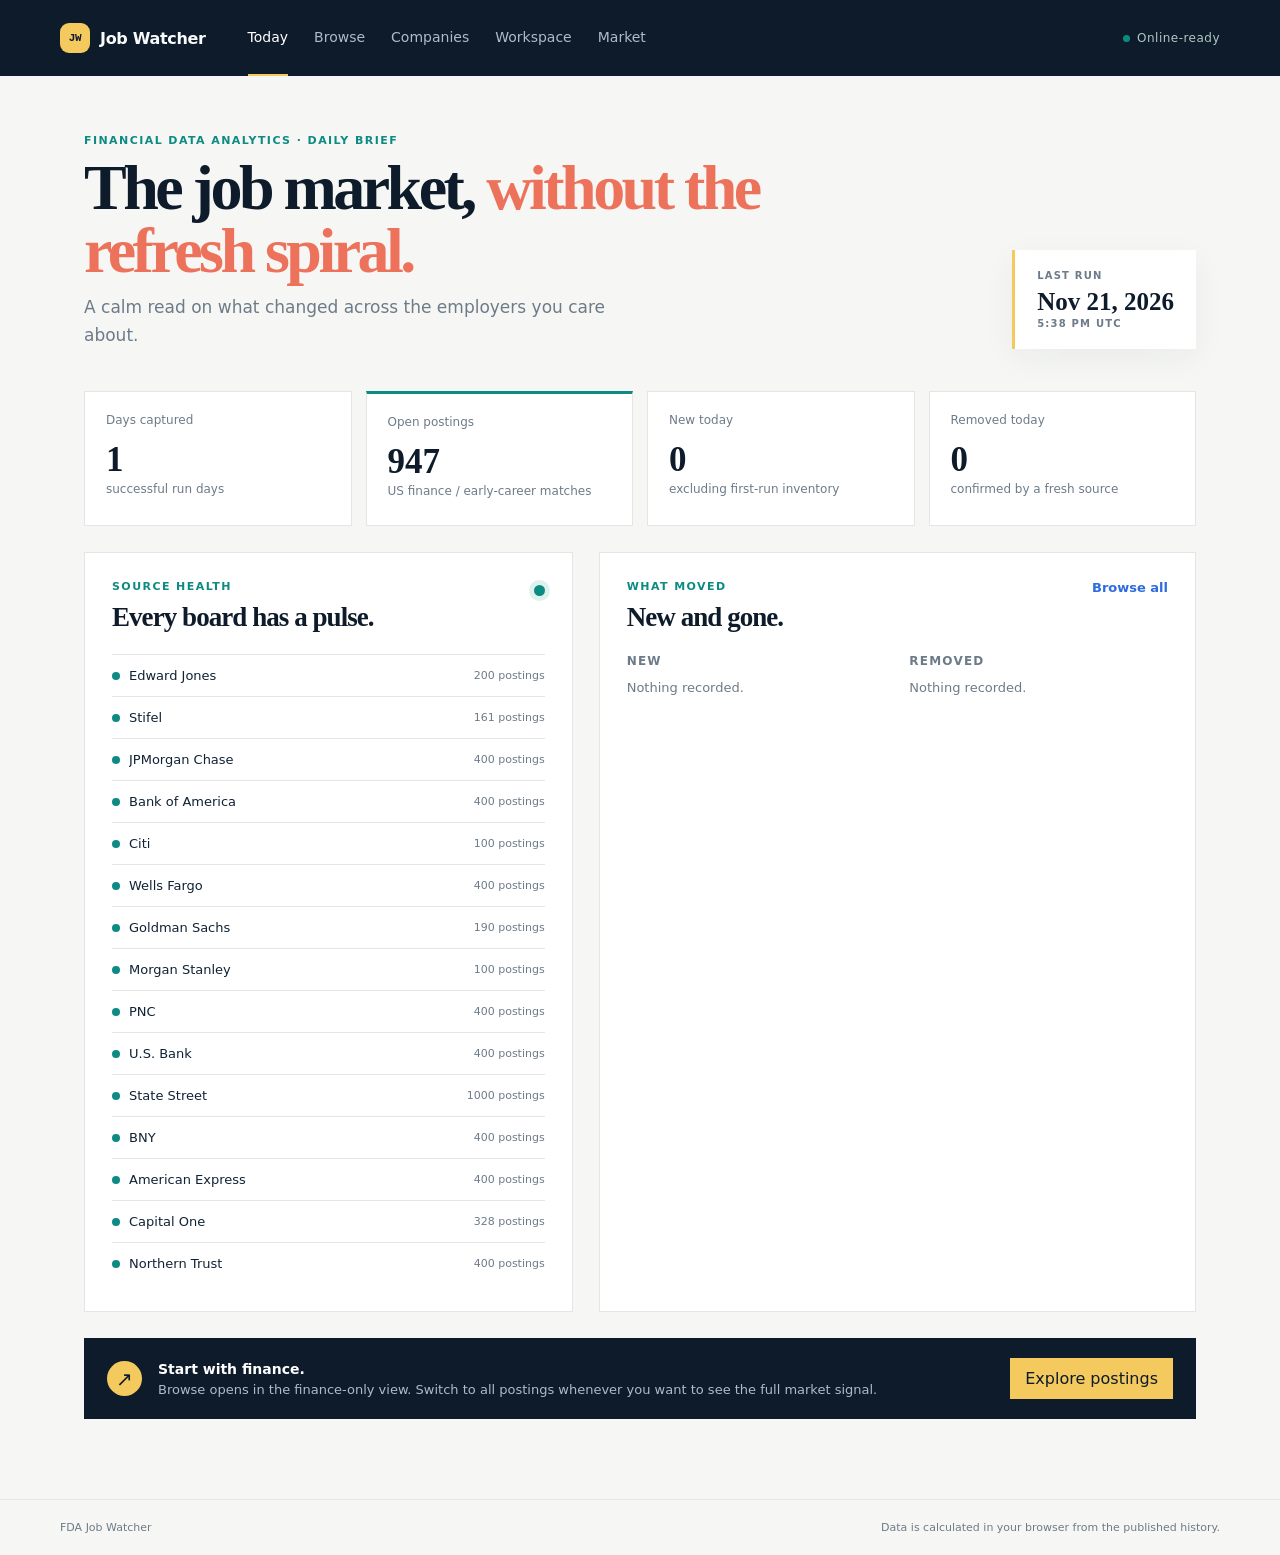
==== site/index.html @ 8d6c3cd9 "add workspace and job decision tools" ====
<!doctype html>
<html lang="en">
<head>
  <meta charset="utf-8">
  <meta name="viewport" content="width=device-width, initial-scale=1">
  <meta name="theme-color" content="#0e1b2a">
  <link rel="manifest" href="./manifest.webmanifest">
  <link rel="stylesheet" href="./styles.css">
  <title>Job Watcher · Today</title>
</head>
<body data-page="today">
  <header class="topbar">
    <a class="brand" href="./index.html"><span class="brand-mark">JW</span><span>Job Watcher</span></a>
    <nav aria-label="Primary navigation">
      <a class="active" href="./index.html">Today</a>
      <a href="./browse.html">Browse</a>
      <a href="./companies.html">Companies</a>
      <a href="./workspace.html">Workspace</a>
      <a href="./market.html">Market</a>
    </nav>
    <span class="offline-pill" id="network-status">Online-ready</span>
  </header>
  <main class="page-shell">
    <section class="hero compact-hero">
      <div>
        <p class="eyebrow">Financial data analytics · daily brief</p>
        <h1>The job market, <em>without the refresh spiral.</em></h1>
        <p class="lede">A calm read on what changed across the employers you care about.</p>
      </div>
      <div class="run-stamp"><span>LAST RUN</span><strong id="run-date">—</strong><small id="run-time">—</small></div>
    </section>

    <section class="metric-grid" aria-label="Latest run metrics">
      <article class="metric-card"><span>Days captured</span><strong id="stat-days">—</strong><small>successful run days</small></article>
      <article class="metric-card accent-card"><span>Open postings</span><strong id="stat-open">—</strong><small>US finance / early-career matches</small></article>
      <article class="metric-card"><span>New today</span><strong id="stat-new">—</strong><small>excluding first-run inventory</small></article>
      <article class="metric-card"><span>Removed today</span><strong id="stat-removed">—</strong><small>confirmed by a fresh source</small></article>
    </section>

    <section class="two-column">
      <article class="panel">
        <div class="panel-heading"><div><p class="eyebrow">Source health</p><h2>Every board has a pulse.</h2></div><span class="live-dot"></span></div>
        <div id="source-status" class="source-list"></div>
      </article>
      <article class="panel change-panel">
        <div class="panel-heading"><div><p class="eyebrow">What moved</p><h2>New and gone.</h2></div><a class="text-link" href="./browse.html">Browse all</a></div>
        <div class="change-columns"><div><h3>New</h3><div id="new-list" class="change-list"></div></div><div><h3>Removed</h3><div id="removed-list" class="change-list"></div></div></div>
      </article>
    </section>

    <section class="callout"><div class="callout-icon">↗</div><div><strong>Start with finance.</strong><p>Browse opens in the finance-only view. Switch to all postings whenever you want to see the full market signal.</p></div><a class="button" href="./browse.html">Explore postings</a></section>
  </main>
  <footer class="footer"><span>FDA Job Watcher</span><span>Data is calculated in your browser from the published history.</span></footer>
  <script src="./app.js"></script>
</body>
</html>
---- site/styles.css ----
:root {
  --ink: #102235;
  --muted: #6d7b89;
  --paper: #f6f7f4;
  --card: #ffffff;
  --line: #e2e7e6;
  --navy: #0e1b2a;
  --blue: #2d6cdf;
  --teal: #0d8b83;
  --coral: #ed725c;
  --yellow: #f4c95d;
  font-family: Inter, ui-sans-serif, system-ui, -apple-system, BlinkMacSystemFont, "Segoe UI", sans-serif;
  color: var(--ink);
  background: var(--paper);
}

* { box-sizing: border-box; }
body { margin: 0; min-width: 320px; background: var(--paper); }
a { color: inherit; }
.topbar { height: 76px; padding: 0 max(24px, calc((100vw - 1160px) / 2)); display: flex; align-items: center; gap: 42px; color: #f8fafb; background: var(--navy); }
.brand { display: inline-flex; align-items: center; gap: 10px; font-weight: 750; letter-spacing: -.02em; text-decoration: none; }
.brand-mark { display: grid; place-items: center; width: 30px; height: 30px; border-radius: 9px; color: var(--navy); background: var(--yellow); font: 800 11px/1 ui-monospace, SFMono-Regular, Menlo, monospace; }
nav { display: flex; align-self: stretch; gap: 26px; }
nav a { display: grid; place-items: center; color: #aebbc8; font-size: 14px; text-decoration: none; border-bottom: 2px solid transparent; }
nav a:hover, nav a.active { color: white; border-bottom-color: var(--yellow); }
.offline-pill { margin-left: auto; color: #afc8c5; font-size: 12px; letter-spacing: .04em; }
.offline-pill::before { content: ""; display: inline-block; width: 7px; height: 7px; margin-right: 7px; border-radius: 50%; background: var(--teal); }
.page-shell { max-width: 1160px; margin: 0 auto; padding: 58px 24px 80px; }
.hero { display: flex; justify-content: space-between; align-items: end; gap: 28px; margin-bottom: 42px; }
.compact-hero { min-height: 180px; }
.eyebrow { margin: 0 0 10px; color: var(--teal); font-size: 11px; font-weight: 800; letter-spacing: .13em; text-transform: uppercase; }
h1, h2, h3, p { margin-top: 0; }
h1 { max-width: 700px; margin-bottom: 12px; color: var(--navy); font: 800 clamp(38px, 5vw, 66px)/.98 Georgia, "Times New Roman", serif; letter-spacing: -.055em; }
h1 em { color: var(--coral); font-style: normal; }
.lede { max-width: 560px; margin-bottom: 0; color: var(--muted); font-size: 17px; line-height: 1.6; }
.run-stamp, .hero-number { padding: 20px 22px; min-width: 146px; border-left: 3px solid var(--yellow); background: var(--card); box-shadow: 0 9px 30px rgba(16,34,53,.05); }
.run-stamp span, .run-stamp small { display: block; color: var(--muted); font-size: 10px; font-weight: 800; letter-spacing: .12em; }
.run-stamp strong { display: block; margin: 8px 0 4px; color: var(--navy); font: 700 25px/1 Georgia, serif; }
.hero-number strong { display: block; color: var(--navy); font: 700 38px/1 Georgia, serif; }
.hero-number span { display: block; margin-top: 7px; color: var(--muted); font-size: 12px; }
.metric-grid { display: grid; grid-template-columns: repeat(4, 1fr); gap: 14px; margin-bottom: 26px; }
.metric-card { min-height: 135px; padding: 21px; border: 1px solid var(--line); background: var(--card); }
.metric-card span, .metric-card small { display: block; color: var(--muted); font-size: 12px; }
.metric-card strong { display: block; margin: 15px 0 5px; color: var(--navy); font: 700 35px/1 Georgia, serif; }
.metric-card.accent-card { border-top: 3px solid var(--teal); }
.two-column { display: grid; grid-template-columns: .9fr 1.1fr; gap: 26px; }
.panel, .insight-card { border: 1px solid var(--line); background: var(--card); }
.panel { padding: 27px; }
.panel-heading { display: flex; align-items: start; justify-content: space-between; gap: 18px; margin-bottom: 23px; }
h2 { margin-bottom: 0; color: var(--navy); font: 700 27px/1.05 Georgia, serif; letter-spacing: -.035em; }
h3 { margin-bottom: 12px; color: var(--muted); font-size: 12px; font-weight: 800; letter-spacing: .1em; text-transform: uppercase; }
.live-dot { width: 11px; height: 11px; margin-top: 5px; border-radius: 50%; background: var(--teal); box-shadow: 0 0 0 5px #dff1ed; }
.source-row { display: flex; align-items: center; justify-content: space-between; gap: 10px; padding: 13px 0; border-top: 1px solid var(--line); font-size: 13px; }
.source-name { display: flex; align-items: center; gap: 9px; min-width: 0; }
.source-name span:last-child { overflow: hidden; text-overflow: ellipsis; white-space: nowrap; }
.status-dot { width: 8px; height: 8px; flex: 0 0 auto; border-radius: 50%; background: var(--teal); }
.status-dot.bad { background: var(--coral); }
.source-meta { color: var(--muted); font-size: 11px; white-space: nowrap; }
.text-link { color: var(--blue); font-size: 13px; font-weight: 700; text-decoration: none; white-space: nowrap; }
.change-columns { display: grid; grid-template-columns: 1fr 1fr; gap: 24px; }
.change-list { display: grid; gap: 12px; }
.change-item { padding-left: 13px; border-left: 2px solid var(--teal); }
.change-item.removed { border-left-color: var(--coral); }
.change-item a { display: block; color: var(--navy); font-size: 13px; font-weight: 750; line-height: 1.25; text-decoration: none; }
.change-item span { display: block; margin-top: 4px; color: var(--muted); font-size: 11px; }
.empty { color: var(--muted); font-size: 13px; }
.callout { display: flex; align-items: center; gap: 16px; margin-top: 26px; padding: 20px 23px; color: #dfe8ef; background: var(--navy); }
.callout-icon { display: grid; place-items: center; width: 35px; height: 35px; border-radius: 50%; color: var(--navy); background: var(--yellow); font-size: 20px; }
.callout strong { color: white; font-size: 14px; }
.callout p { margin: 3px 0 0; color: #aebbc8; font-size: 13px; line-height: 1.4; }
.button { margin-left: auto; padding: 11px 15px; color: var(--navy); background: var(--yellow); font-size: 12px; font-weight: 800; text-decoration: none; white-space: nowrap; }
.filter-panel { display: grid; grid-template-columns: 1.2fr 1fr 1fr .9fr 1.35fr 1fr; align-items: end; gap: 14px; padding: 19px; border: 1px solid var(--line); background: var(--card); }
.filter-panel label:not(.toggle-label) { display: grid; gap: 7px; color: var(--muted); font-size: 11px; font-weight: 800; letter-spacing: .08em; text-transform: uppercase; }
select, input { width: 100%; min-height: 40px; padding: 0 10px; border: 1px solid #d6dedf; border-radius: 0; color: var(--ink); background: #fbfcfb; font: inherit; font-size: 13px; }
select { appearance: none; background-image: linear-gradient(45deg, transparent 50%, var(--muted) 50%), linear-gradient(135deg, var(--muted) 50%, transparent 50%); background-position: calc(100% - 14px) 17px, calc(100% - 10px) 17px; background-repeat: no-repeat; background-size: 4px 4px, 4px 4px; }
.toggle-label { display: flex; align-items: center; gap: 9px; min-height: 40px; color: var(--navy); font-size: 13px; font-weight: 750; cursor: pointer; }
.toggle-label input { position: absolute; opacity: 0; width: 1px; }
.toggle { position: relative; width: 38px; height: 22px; border-radius: 99px; background: #c5d0d2; transition: .2s; }
.toggle::after { content: ""; position: absolute; top: 3px; left: 3px; width: 16px; height: 16px; border-radius: 50%; background: white; transition: .2s; }
.toggle-label input:checked + .toggle { background: var(--teal); }
.toggle-label input:checked + .toggle::after { transform: translateX(16px); }
.browse-toolbar { display: flex; justify-content: space-between; gap: 14px; padding: 24px 2px 15px; color: var(--muted); font-size: 13px; }
.shortlist-note { color: #9b6f17; }
.posting-list { display: grid; gap: 12px; }
.posting-card { display: grid; grid-template-columns: 1fr auto; gap: 18px; padding: 20px 21px; border: 1px solid var(--line); background: var(--card); }
.posting-title { margin-bottom: 7px; color: var(--navy); font: 700 21px/1.1 Georgia, serif; letter-spacing: -.025em; }
.posting-title a { text-decoration: none; }
.posting-detail { color: var(--muted); font-size: 12px; line-height: 1.6; }
.posting-tags { display: flex; flex-wrap: wrap; gap: 7px; margin-top: 13px; }
.tag { padding: 5px 8px; color: var(--teal); background: #eaf5f2; font-size: 10px; font-weight: 800; letter-spacing: .05em; text-transform: uppercase; }
.tag.muted { color: var(--muted); background: #f1f3f2; }
.posting-actions { display: flex; align-items: center; gap: 12px; }
.star { padding: 9px; border: 0; color: #a0aaad; background: transparent; font-size: 24px; line-height: 1; cursor: pointer; }
.star.saved { color: var(--yellow); }
.apply-button { padding: 11px 13px; color: white; background: var(--blue); font-size: 12px; font-weight: 800; text-decoration: none; white-space: nowrap; }
.market-grid { display: grid; grid-template-columns: repeat(2, 1fr); gap: 18px; }
.insight-card { min-height: 230px; padding: 25px; }
.insight-card.wide { display: grid; grid-template-columns: 1fr 1.05fr; align-items: center; min-height: 250px; }
.insight-card h2 { margin-bottom: 12px; }
.insight-card p:not(.eyebrow) { color: var(--muted); font-size: 13px; line-height: 1.55; }
.chart { display: flex; align-items: end; justify-content: center; gap: 8px; min-height: 116px; padding: 10px 0 1px; }
.chart.tall { display: grid; align-content: center; gap: 10px; min-height: 155px; }
.bar-wrap { display: flex; align-items: end; justify-content: center; gap: 5px; height: 100%; min-width: 22px; }
.bar { width: 100%; max-width: 25px; min-height: 3px; background: var(--blue); }
.bar.teal { background: var(--teal); }
.bar.coral { background: var(--coral); }
.bar-label { color: var(--muted); font-size: 9px; white-space: nowrap; }
.hbar-row { display: grid; grid-template-columns: minmax(75px, 1fr) 2fr auto; align-items: center; gap: 8px; color: var(--muted); font-size: 11px; }
.hbar-track { height: 9px; background: #edf0ef; }
.hbar-fill { height: 100%; background: var(--teal); }
.hbar-value { color: var(--navy); font-weight: 800; }
.big-stat { margin-top: 27px; color: var(--teal); font: 700 61px/.9 Georgia, serif; letter-spacing: -.05em; }
.big-stat.coral { color: var(--coral); }
.footer { display: flex; justify-content: space-between; gap: 20px; padding: 21px max(24px, calc((100vw - 1160px) / 2)); border-top: 1px solid var(--line); color: var(--muted); font-size: 11px; }

@media (max-width: 900px) {
  .topbar { gap: 24px; }
  .metric-grid { grid-template-columns: repeat(2, 1fr); }
  .two-column, .market-grid { grid-template-columns: 1fr; }
  .filter-panel { grid-template-columns: repeat(3, 1fr); }
}
@media (max-width: 620px) {
  .topbar { height: auto; min-height: 68px; flex-wrap: wrap; padding-top: 12px; padding-bottom: 12px; }
  nav { order: 3; width: 100%; height: 38px; justify-content: space-between; }
  .offline-pill { display: none; }
  .page-shell { padding-top: 36px; }
  .hero { display: block; }
  .run-stamp, .hero-number { display: inline-block; margin-top: 24px; }
  .metric-grid, .change-columns, .filter-panel { grid-template-columns: 1fr; }
  .filter-panel { gap: 12px; }
  .insight-card.wide { display: block; }
  .chart { margin-top: 24px; }
  .posting-card { grid-template-columns: 1fr; }
  .posting-actions { justify-content: space-between; }
  .callout { align-items: start; flex-wrap: wrap; }
  .button { margin-left: 51px; }
  .footer { display: block; line-height: 1.8; }
}

.posting-main { min-width: 0; }
.posting-topline { display: flex; align-items: center; flex-wrap: wrap; gap: 8px; margin-bottom: 10px; }
.match-score { padding: 4px 7px; color: #126258; background: #e2f3ed; font-size: 10px; font-weight: 850; letter-spacing: .04em; text-transform: uppercase; }
.freshness { padding: 4px 7px; font-size: 10px; font-weight: 850; letter-spacing: .04em; text-transform: uppercase; }
.freshness.fresh { color: #146a5d; background: #d8f3e8; }
.freshness.recent { color: #85600d; background: #fff2c9; }
.freshness.older { color: var(--muted); background: #eef1f0; }
.posted-label { color: var(--muted); font-size: 11px; }
.posting-meta { display: flex; align-items: center; flex-wrap: wrap; gap: 15px; margin-top: 14px; color: var(--muted); font-size: 11px; }
.posting-salary { color: var(--navy); font-size: 13px; font-weight: 850; }
.posting-salary.salary-missing { color: var(--muted); font-weight: 600; }
.tracker-box { display: grid; grid-template-columns: 175px 1fr; gap: 10px; margin-top: 16px; padding-top: 13px; border-top: 1px solid #e6ebea; }
.tracker-box label { display: grid; gap: 5px; color: var(--muted); font-size: 10px; font-weight: 800; letter-spacing: .07em; text-transform: uppercase; }
.tracker-box select, .tracker-box textarea { min-height: 32px; padding: 6px 8px; border: 1px solid #d8e0df; color: var(--ink); background: #fff; font-size: 12px; letter-spacing: normal; text-transform: none; resize: vertical; }
.tracker-box textarea { min-height: 32px; }
.company-detail { margin-bottom: 18px; }
.company-detail-heading { display: flex; align-items: center; gap: 16px; }
.company-detail-heading h2 { margin: 4px 0 6px; }
.company-detail-heading p:not(.eyebrow) { max-width: 660px; margin: 0; color: var(--muted); font-size: 13px; line-height: 1.5; }
.company-metrics { display: flex; flex-wrap: wrap; gap: 22px; margin-top: 22px; padding-top: 17px; border-top: 1px solid var(--line); color: var(--muted); font-size: 12px; }
.company-metrics strong { display: block; margin-bottom: 3px; color: var(--navy); font: 700 24px/1 Georgia, serif; }
.company-source { margin: 18px 0 0; color: var(--muted); font-size: 12px; }
.company-source a { color: var(--teal); font-weight: 800; text-decoration: none; }
.company-grid { display: grid; grid-template-columns: repeat(3, 1fr); gap: 14px; }
.company-summary { max-width: 210px; color: var(--muted); font-size: 12px; line-height: 1.45; }
.company-card { display: block; padding: 19px; border: 1px solid var(--line); color: var(--ink); background: var(--card); text-decoration: none; transition: border-color .15s, transform .15s; }
.company-card:hover, .company-card.selected { border-color: var(--teal); transform: translateY(-2px); }
.company-heading { display: flex; align-items: center; gap: 10px; }
.company-heading strong { display: block; color: var(--navy); font: 700 18px/1.1 Georgia, serif; }
.company-heading small { display: block; margin-top: 4px; color: var(--muted); font-size: 10px; text-transform: uppercase; letter-spacing: .08em; }
.company-card p { min-height: 43px; margin: 16px 0; color: var(--muted); font-size: 12px; line-height: 1.45; }
.company-monogram { display: grid; place-items: center; flex: 0 0 43px; width: 43px; height: 43px; color: white; background: var(--navy); font-size: 12px; font-weight: 850; letter-spacing: .06em; }
.company-detail .company-monogram { flex-basis: 54px; width: 54px; height: 54px; font-size: 14px; }
.company-roles { display: flex; justify-content: space-between; gap: 8px; padding-top: 12px; border-top: 1px solid #e5ebea; color: var(--teal); font-size: 11px; font-weight: 800; }

@media (max-width: 900px) {
  .company-grid { grid-template-columns: repeat(2, 1fr); }
  .tracker-box { grid-template-columns: 1fr 1fr; }
}
@media (max-width: 620px) {
  .company-grid, .tracker-box { grid-template-columns: 1fr; }
  .company-detail-heading { align-items: flex-start; }
  .company-metrics { gap: 15px; }
}

body { font-size: 16px; }
a:focus-visible, button:focus-visible, input:focus-visible, select:focus-visible, textarea:focus-visible { outline: 3px solid var(--yellow); outline-offset: 2px; }
button, .button, .secondary-button { border: 0; cursor: pointer; font: inherit; }
.button-dark { margin: 0; color: white; background: var(--navy); }
.secondary-button { display: inline-flex; align-items: center; justify-content: center; min-height: 38px; padding: 8px 12px; border: 1px solid #cbd8d7; color: var(--navy); background: white; font-size: 12px; font-weight: 800; text-decoration: none; }
.filter-save { margin: 0; min-height: 40px; }
.compare-bar { display: flex; align-items: center; justify-content: space-between; gap: 14px; margin-top: 14px; padding: 12px 15px; border: 1px solid #d6e5e2; color: var(--muted); background: #eef8f5; font-size: 13px; }
.compare-bar strong { color: var(--teal); font-size: 18px; }
.compare-check { display: inline-flex; align-items: center; gap: 5px; color: var(--muted); font-size: 11px; font-weight: 800; white-space: nowrap; }
.compare-check input { width: auto; min-height: auto; accent-color: var(--teal); }
.profile-score { padding: 4px 7px; color: #355e99; background: #e7effb; font-size: 10px; font-weight: 850; letter-spacing: .04em; text-transform: uppercase; }
.salary-normalized { color: var(--teal); font-size: 11px; font-weight: 800; }
.form-feedback { color: var(--teal); font-size: 12px; }
.job-page { max-width: 1050px; margin: 0 auto; }
.detail-kicker { display: flex; align-items: center; justify-content: space-between; gap: 14px; margin-bottom: 29px; color: var(--muted); font-size: 12px; }
.detail-kicker a { color: var(--teal); font-weight: 800; text-decoration: none; }
.verified-label, .stale-label { padding: 6px 9px; font-size: 11px; font-weight: 850; }
.verified-label { color: #146a5d; background: #d8f3e8; }
.stale-label { color: #85600d; background: #fff2c9; }
.job-detail-heading { display: flex; align-items: end; justify-content: space-between; gap: 28px; margin-bottom: 34px; }
.job-detail-heading h1 { margin-bottom: 13px; font-size: clamp(34px, 5vw, 58px); }
.job-subtitle { margin-bottom: 0; color: var(--muted); font-size: 16px; }
.detail-score { min-width: 130px; padding: 17px; border-top: 3px solid var(--teal); background: white; text-align: center; }
.detail-score strong { display: block; color: var(--teal); font: 700 38px/1 Georgia, serif; }
.detail-score span, .detail-score small { display: block; margin-top: 5px; color: var(--muted); font-size: 11px; }
.detail-score small { color: #355e99; font-weight: 800; }
.job-detail-grid { display: grid; grid-template-columns: 1.55fr .8fr; gap: 26px; }
.detail-section { margin-bottom: 28px; padding: 24px; border: 1px solid var(--line); background: white; }
.detail-facts { display: grid; grid-template-columns: repeat(3, 1fr); gap: 14px; }
.detail-facts span { display: block; padding-right: 10px; border-right: 1px solid var(--line); }
.detail-facts span:last-child { border-right: 0; }
.detail-facts strong, .detail-facts small { display: block; }
.detail-facts strong { color: var(--navy); font: 700 20px/1.1 Georgia, serif; }
.detail-facts small { margin-top: 7px; color: var(--muted); font-size: 11px; line-height: 1.35; }
.description-copy { color: var(--ink); font-size: 16px; line-height: 1.7; white-space: pre-line; }
.signal-grid { display: grid; grid-template-columns: repeat(2, 1fr); gap: 9px; }
.signal-grid span { padding: 11px; color: var(--teal); background: #eef8f5; font-size: 12px; font-weight: 800; }
.tracker-panel { position: sticky; top: 18px; display: grid; gap: 13px; }
.tracker-panel h2 { margin-bottom: 0; }
.tracker-panel label { display: grid; gap: 6px; color: var(--muted); font-size: 11px; font-weight: 800; letter-spacing: .08em; text-transform: uppercase; }
.tracker-panel input, .tracker-panel select, .tracker-panel textarea { min-height: 40px; padding: 8px 10px; border: 1px solid #d6dedf; color: var(--ink); background: #fbfcfb; font-size: 14px; letter-spacing: normal; text-transform: none; resize: vertical; }
.detail-apply { margin-top: 4px; text-align: center; }
.workspace-summary { max-width: 240px; color: var(--muted); font-size: 13px; line-height: 1.45; }
.workspace-grid { display: grid; grid-template-columns: 1fr 1fr; gap: 18px; margin-bottom: 18px; }
.workspace-panel { min-width: 0; }
.muted-copy { color: var(--muted); font-size: 14px; line-height: 1.55; }
.deadline-list, .saved-search-list, .location-insights { display: grid; gap: 10px; }
.deadline-row, .saved-search-row, .location-row { display: flex; align-items: center; justify-content: space-between; gap: 15px; padding: 12px 0; border-top: 1px solid var(--line); }
.deadline-row div, .saved-search-row div, .location-row span:first-child { min-width: 0; }
.deadline-row a, .saved-search-row strong, .location-row strong { display: block; color: var(--navy); font-size: 13px; font-weight: 800; text-decoration: none; }
.deadline-row span, .saved-search-row span, .location-row small { display: block; margin-top: 4px; color: var(--muted); font-size: 11px; }
.deadline-row time { color: var(--coral); font-size: 12px; font-weight: 850; white-space: nowrap; }
.profile-panel { display: grid; gap: 12px; }
.profile-panel > label { display: grid; gap: 6px; color: var(--muted); font-size: 11px; font-weight: 800; letter-spacing: .08em; text-transform: uppercase; }
.profile-panel input, .profile-panel textarea { min-height: 40px; padding: 9px 10px; border: 1px solid #d6dedf; color: var(--ink); background: #fbfcfb; font-size: 14px; letter-spacing: normal; text-transform: none; resize: vertical; }
.toggle-stack { display: grid; gap: 8px; margin-top: 3px; }
.workspace-actions { display: flex; align-items: center; flex-wrap: wrap; gap: 9px; }
.workspace-actions .button { margin: 0; }
.file-button { display: inline-flex; align-items: center; justify-content: center; min-height: 38px; padding: 8px 12px; border: 1px solid #cbd8d7; color: var(--navy); background: white; font-size: 12px; font-weight: 800; cursor: pointer; }
.file-button input { display: none; }
.privacy-note { padding: 12px; color: #146a5d; background: #eef8f5; font-size: 12px; line-height: 1.45; }
.location-row b { min-width: 28px; color: var(--teal); font: 700 22px/1 Georgia, serif; text-align: right; }
.location-row > span:last-child { min-width: 150px; color: var(--muted); font-size: 11px; text-align: right; }
.location-map { position: relative; max-width: 560px; margin: 4px auto 25px; padding: 10px 0 0; }
.location-map svg { display: block; width: 100%; height: 360px; overflow: visible; }
.map-outline { fill: #eef5f3; stroke: #c7ddda; stroke-width: 1.2; stroke-linejoin: round; }
.map-point { fill: var(--coral); stroke: white; stroke-width: .8; opacity: .88; }
.map-point:hover { fill: var(--teal); opacity: 1; }
.map-legend { display: flex; justify-content: center; gap: 16px; color: var(--muted); font-size: 11px; }
.map-legend span { display: inline-flex; align-items: center; gap: 6px; }
.map-dot { display: inline-block; border-radius: 50%; background: var(--coral); }
.map-dot.small { width: 7px; height: 7px; }
.map-dot.large { width: 13px; height: 13px; }
.compare-scroll { overflow-x: auto; border: 1px solid var(--line); background: white; }
.compare-table { width: 100%; min-width: 700px; border-collapse: collapse; }
.compare-table th, .compare-table td { padding: 16px; border-bottom: 1px solid var(--line); text-align: left; vertical-align: top; }
.compare-table thead th { min-width: 190px; color: var(--navy); background: #f2f7f5; font: 700 17px/1.25 Georgia, serif; }
.compare-table thead th:first-child { min-width: 120px; color: var(--muted); font: 800 11px/1.2 Inter, sans-serif; letter-spacing: .08em; text-transform: uppercase; }
.compare-table tbody th { color: var(--muted); font-size: 11px; font-weight: 850; letter-spacing: .07em; text-transform: uppercase; }
.compare-table tbody td { color: var(--ink); font-size: 14px; }
.compare-table a { display: block; color: var(--navy); text-decoration: none; }
.remove-compare { margin-top: 12px; padding: 5px 7px; color: var(--coral); background: transparent; font-size: 11px; font-weight: 800; }

@media (max-width: 900px) {
  .job-detail-grid, .workspace-grid { grid-template-columns: 1fr; }
  .tracker-panel { position: static; }
}
@media (max-width: 620px) {
  .job-detail-heading { display: block; }
  .detail-score { display: inline-block; margin-top: 22px; }
  .detail-facts, .signal-grid { grid-template-columns: 1fr; }
  .detail-facts span { padding: 0 0 12px; border-right: 0; border-bottom: 1px solid var(--line); }
  .detail-facts span:last-child { border-bottom: 0; }
  .compare-bar, .detail-kicker { align-items: flex-start; flex-direction: column; }
  .location-row { align-items: flex-start; flex-wrap: wrap; }
  .location-row > span:last-child { min-width: 0; width: 100%; text-align: left; }
}
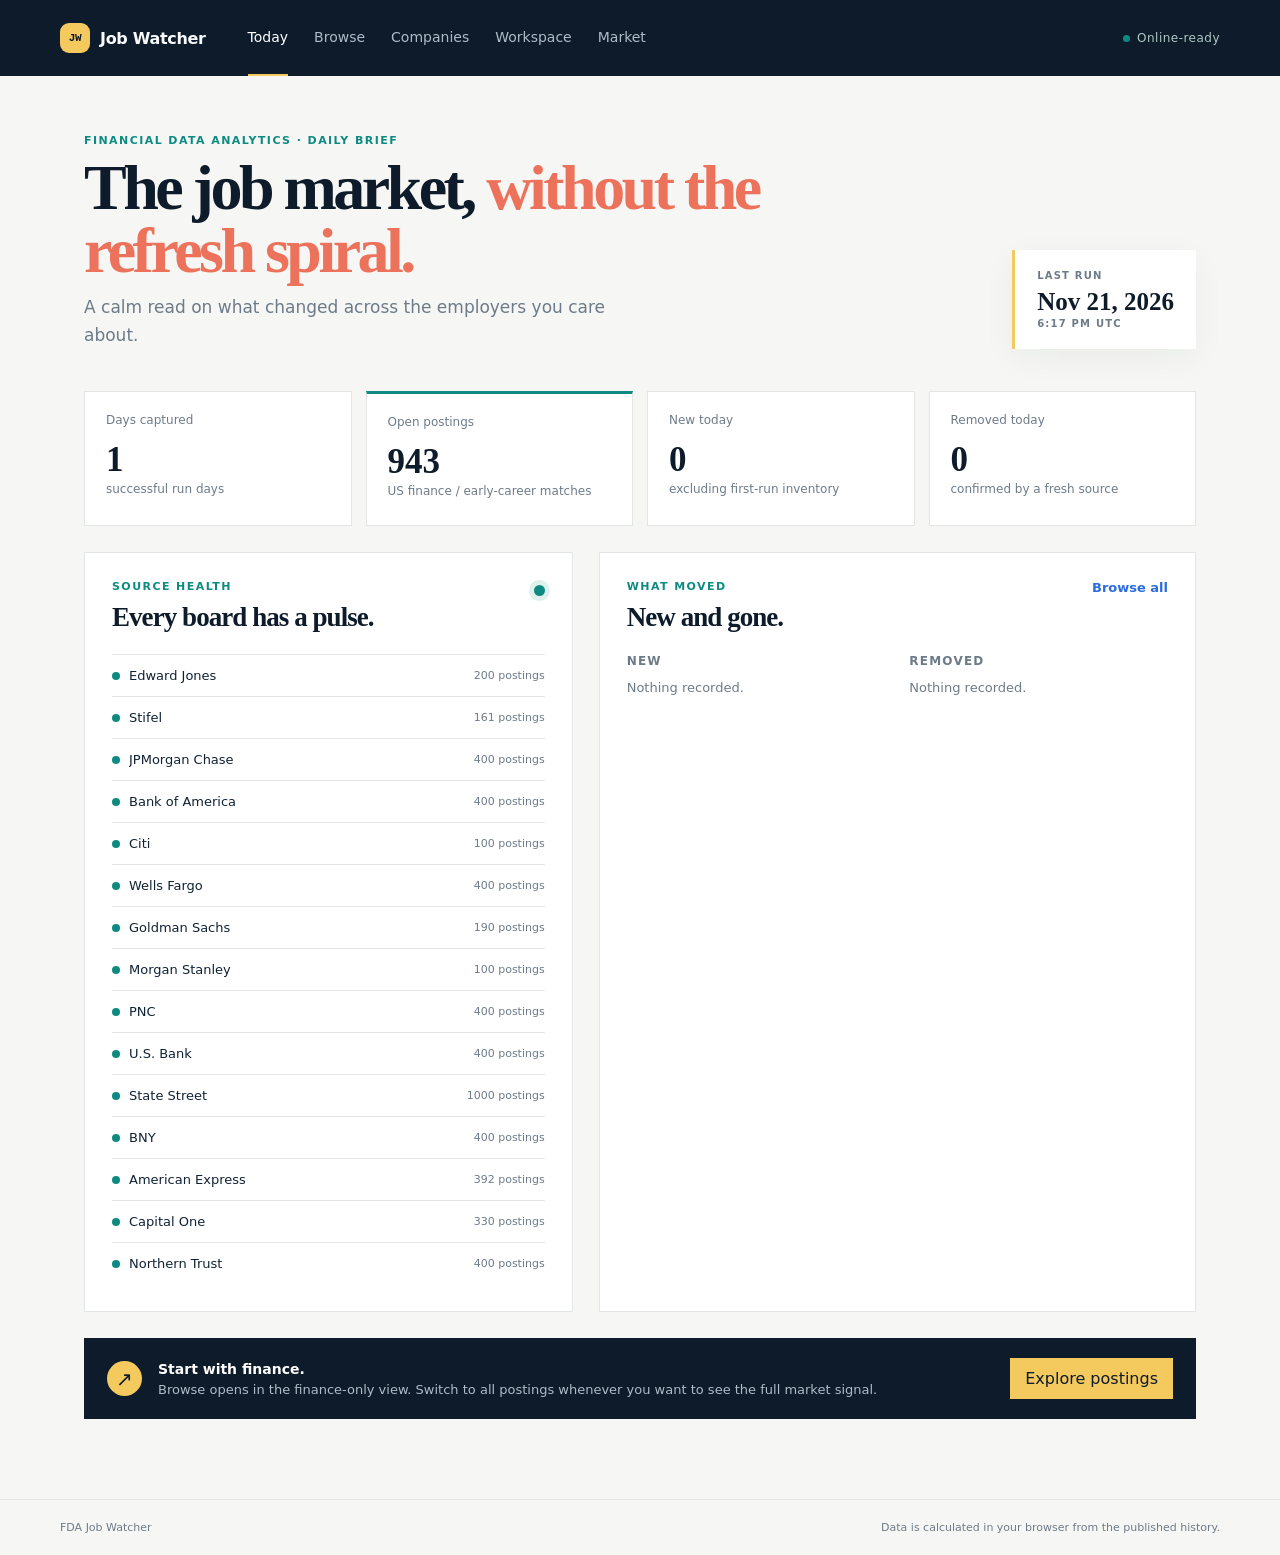
==== commit d5c0d2d5: "refresh site assets for salary bands" ====
--- a/site/index.html
+++ b/site/index.html
@@ -51,7 +51,7 @@
     <section class="callout"><div class="callout-icon">↗</div><div><strong>Start with finance.</strong><p>Browse opens in the finance-only view. Switch to all postings whenever you want to see the full market signal.</p></div><a class="button" href="./browse.html">Explore postings</a></section>
   </main>
   <footer class="footer"><span>FDA Job Watcher</span><span>Data is calculated in your browser from the published history.</span></footer>
-  <script src="./app.js"></script>
+  <script src="./app.js?v=8c76b40"></script>
 </body>
 </html>
 
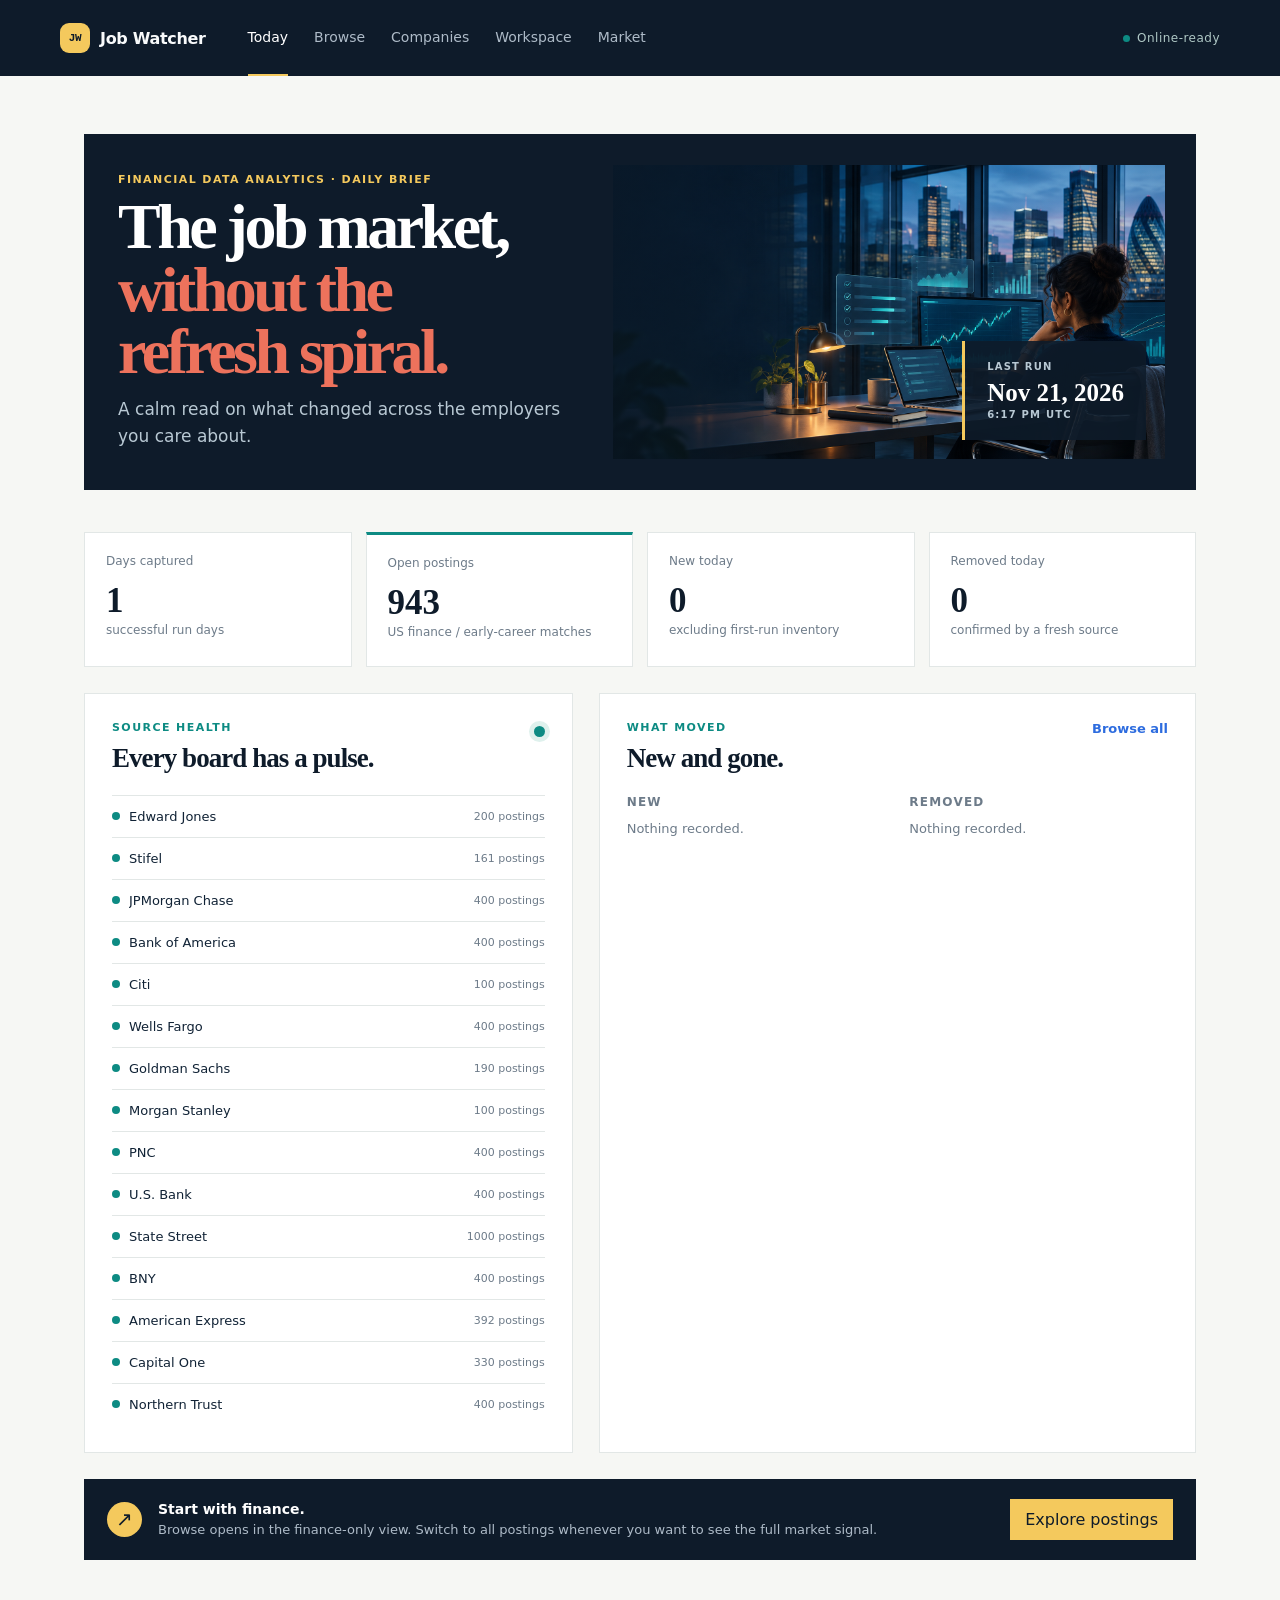
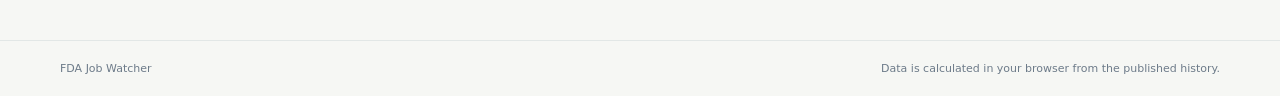
==== commit 6c711554: "add finance visuals to site" ====
--- a/site/index.html
+++ b/site/index.html
@@ -21,13 +21,16 @@
     <span class="offline-pill" id="network-status">Online-ready</span>
   </header>
   <main class="page-shell">
-    <section class="hero compact-hero">
-      <div>
+    <section class="hero compact-hero home-hero">
+      <div class="home-hero-copy">
         <p class="eyebrow">Financial data analytics · daily brief</p>
         <h1>The job market, <em>without the refresh spiral.</em></h1>
         <p class="lede">A calm read on what changed across the employers you care about.</p>
       </div>
-      <div class="run-stamp"><span>LAST RUN</span><strong id="run-date">—</strong><small id="run-time">—</small></div>
+      <div class="hero-art">
+        <img src="./assets/finance-career-hero.png" alt="Early-career financial analyst reviewing market and career data in a city office" width="1792" height="1024">
+        <div class="run-stamp"><span>LAST RUN</span><strong id="run-date">—</strong><small id="run-time">—</small></div>
+      </div>
     </section>
 
     <section class="metric-grid" aria-label="Latest run metrics">
--- a/site/styles.css
+++ b/site/styles.css
@@ -28,6 +28,17 @@
 .page-shell { max-width: 1160px; margin: 0 auto; padding: 58px 24px 80px; }
 .hero { display: flex; justify-content: space-between; align-items: end; gap: 28px; margin-bottom: 42px; }
 .compact-hero { min-height: 180px; }
+.home-hero { display: grid; grid-template-columns: .92fr 1.08fr; align-items: stretch; min-height: 350px; padding: 31px; overflow: hidden; color: white; background: var(--navy); }
+.home-hero-copy { align-self: center; max-width: 510px; padding: 8px 18px 8px 3px; }
+.home-hero .eyebrow { color: var(--yellow); }
+.home-hero h1 { color: white; }
+.home-hero .lede { color: #b8c8d3; }
+.hero-art { position: relative; min-height: 288px; overflow: hidden; background: #091725; }
+.hero-art::after { content: ""; position: absolute; inset: 0; pointer-events: none; background: linear-gradient(90deg, rgba(9,23,37,.72), transparent 35%, rgba(9,23,37,.08)); }
+.hero-art img { display: block; width: 100%; height: 100%; object-fit: cover; object-position: center; }
+.hero-art .run-stamp { position: absolute; right: 19px; bottom: 19px; z-index: 1; min-width: 145px; color: white; border-left-color: var(--yellow); background: rgba(14,27,42,.9); box-shadow: 0 12px 30px rgba(0,0,0,.2); }
+.hero-art .run-stamp span, .hero-art .run-stamp small { color: #b8c8d3; }
+.hero-art .run-stamp strong { color: white; }
 .eyebrow { margin: 0 0 10px; color: var(--teal); font-size: 11px; font-weight: 800; letter-spacing: .13em; text-transform: uppercase; }
 h1, h2, h3, p { margin-top: 0; }
 h1 { max-width: 700px; margin-bottom: 12px; color: var(--navy); font: 800 clamp(38px, 5vw, 66px)/.98 Georgia, "Times New Roman", serif; letter-spacing: -.055em; }
@@ -94,6 +105,13 @@
 .star.saved { color: var(--yellow); }
 .apply-button { padding: 11px 13px; color: white; background: var(--blue); font-size: 12px; font-weight: 800; text-decoration: none; white-space: nowrap; }
 .market-grid { display: grid; grid-template-columns: repeat(2, 1fr); gap: 18px; }
+.market-visual { position: relative; min-height: 280px; margin-bottom: 18px; overflow: hidden; background: var(--navy); }
+.market-visual img { display: block; width: 100%; height: 300px; object-fit: cover; object-position: center; opacity: .86; }
+.market-visual::after { content: ""; position: absolute; inset: 0; pointer-events: none; background: linear-gradient(90deg, rgba(14,27,42,.98) 0%, rgba(14,27,42,.78) 28%, rgba(14,27,42,.16) 66%, rgba(14,27,42,.06)); }
+.market-visual-copy { position: absolute; inset: 0 auto 0 0; z-index: 1; display: flex; flex-direction: column; justify-content: center; max-width: 470px; padding: 30px 34px; color: white; }
+.market-visual-copy .eyebrow { color: var(--yellow); }
+.market-visual-copy h2 { color: white; }
+.market-visual-copy p:not(.eyebrow) { margin: 12px 0 0; color: #c2d0d8; font-size: 14px; line-height: 1.55; }
 .insight-card { min-height: 230px; padding: 25px; }
 .insight-card.wide { display: grid; grid-template-columns: 1fr 1.05fr; align-items: center; min-height: 250px; }
 .insight-card h2 { margin-bottom: 12px; }
@@ -125,11 +143,17 @@
   .offline-pill { display: none; }
   .page-shell { padding-top: 36px; }
   .hero { display: block; }
+  .home-hero { display: block; padding: 24px; }
+  .home-hero-copy { padding: 0; }
+  .hero-art { min-height: 235px; margin-top: 20px; }
   .run-stamp, .hero-number { display: inline-block; margin-top: 24px; }
+  .hero-art .run-stamp { display: block; margin-top: 0; }
   .metric-grid, .change-columns, .filter-panel { grid-template-columns: 1fr; }
   .filter-panel { gap: 12px; }
   .insight-card.wide { display: block; }
   .chart { margin-top: 24px; }
+  .market-visual img { height: 315px; }
+  .market-visual-copy { max-width: 86%; padding: 24px; }
   .posting-card { grid-template-columns: 1fr; }
   .posting-actions { justify-content: space-between; }
   .callout { align-items: start; flex-wrap: wrap; }
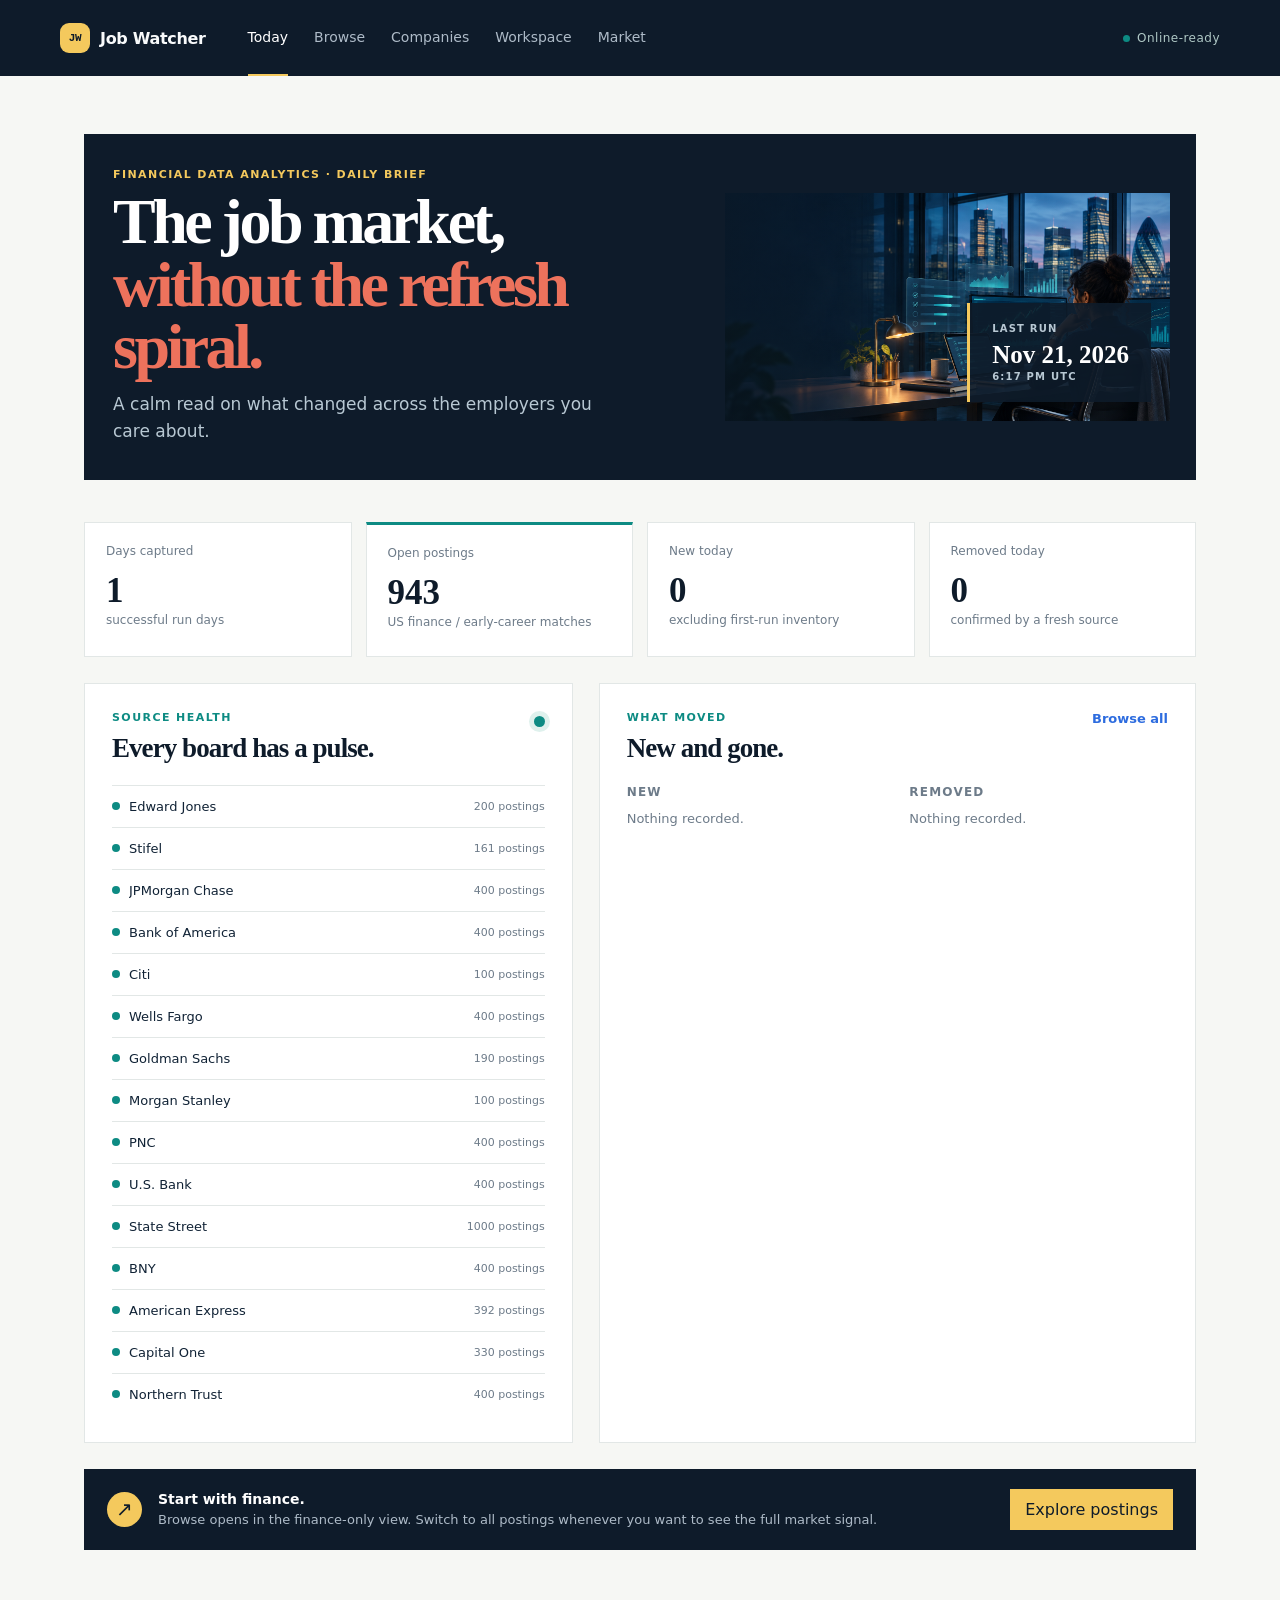
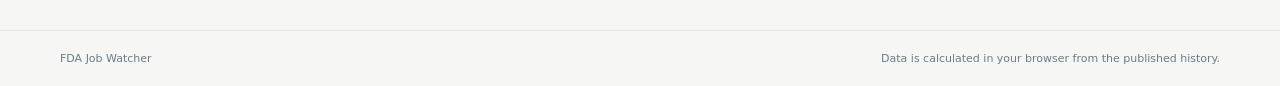
==== commit a90ecdd8: "reduce today page hero image" ====
--- a/site/index.html
+++ b/site/index.html
@@ -5,7 +5,7 @@
   <meta name="viewport" content="width=device-width, initial-scale=1">
   <meta name="theme-color" content="#0e1b2a">
   <link rel="manifest" href="./manifest.webmanifest">
-  <link rel="stylesheet" href="./styles.css">
+  <link rel="stylesheet" href="./styles.css?v=hero-small">
   <title>Job Watcher · Today</title>
 </head>
 <body data-page="today">
--- a/site/styles.css
+++ b/site/styles.css
@@ -28,12 +28,12 @@
 .page-shell { max-width: 1160px; margin: 0 auto; padding: 58px 24px 80px; }
 .hero { display: flex; justify-content: space-between; align-items: end; gap: 28px; margin-bottom: 42px; }
 .compact-hero { min-height: 180px; }
-.home-hero { display: grid; grid-template-columns: .92fr 1.08fr; align-items: stretch; min-height: 350px; padding: 31px; overflow: hidden; color: white; background: var(--navy); }
+.home-hero { display: grid; grid-template-columns: 1.08fr .82fr; align-items: stretch; min-height: 285px; padding: 26px; overflow: hidden; color: white; background: var(--navy); }
 .home-hero-copy { align-self: center; max-width: 510px; padding: 8px 18px 8px 3px; }
 .home-hero .eyebrow { color: var(--yellow); }
 .home-hero h1 { color: white; }
 .home-hero .lede { color: #b8c8d3; }
-.hero-art { position: relative; min-height: 288px; overflow: hidden; background: #091725; }
+.hero-art { position: relative; align-self: center; justify-self: end; width: 100%; max-width: 470px; min-height: 215px; max-height: 230px; overflow: hidden; background: #091725; }
 .hero-art::after { content: ""; position: absolute; inset: 0; pointer-events: none; background: linear-gradient(90deg, rgba(9,23,37,.72), transparent 35%, rgba(9,23,37,.08)); }
 .hero-art img { display: block; width: 100%; height: 100%; object-fit: cover; object-position: center; }
 .hero-art .run-stamp { position: absolute; right: 19px; bottom: 19px; z-index: 1; min-width: 145px; color: white; border-left-color: var(--yellow); background: rgba(14,27,42,.9); box-shadow: 0 12px 30px rgba(0,0,0,.2); }
@@ -145,7 +145,7 @@
   .hero { display: block; }
   .home-hero { display: block; padding: 24px; }
   .home-hero-copy { padding: 0; }
-  .hero-art { min-height: 235px; margin-top: 20px; }
+  .hero-art { min-height: 180px; max-height: 190px; margin-top: 20px; }
   .run-stamp, .hero-number { display: inline-block; margin-top: 24px; }
   .hero-art .run-stamp { display: block; margin-top: 0; }
   .metric-grid, .change-columns, .filter-panel { grid-template-columns: 1fr; }
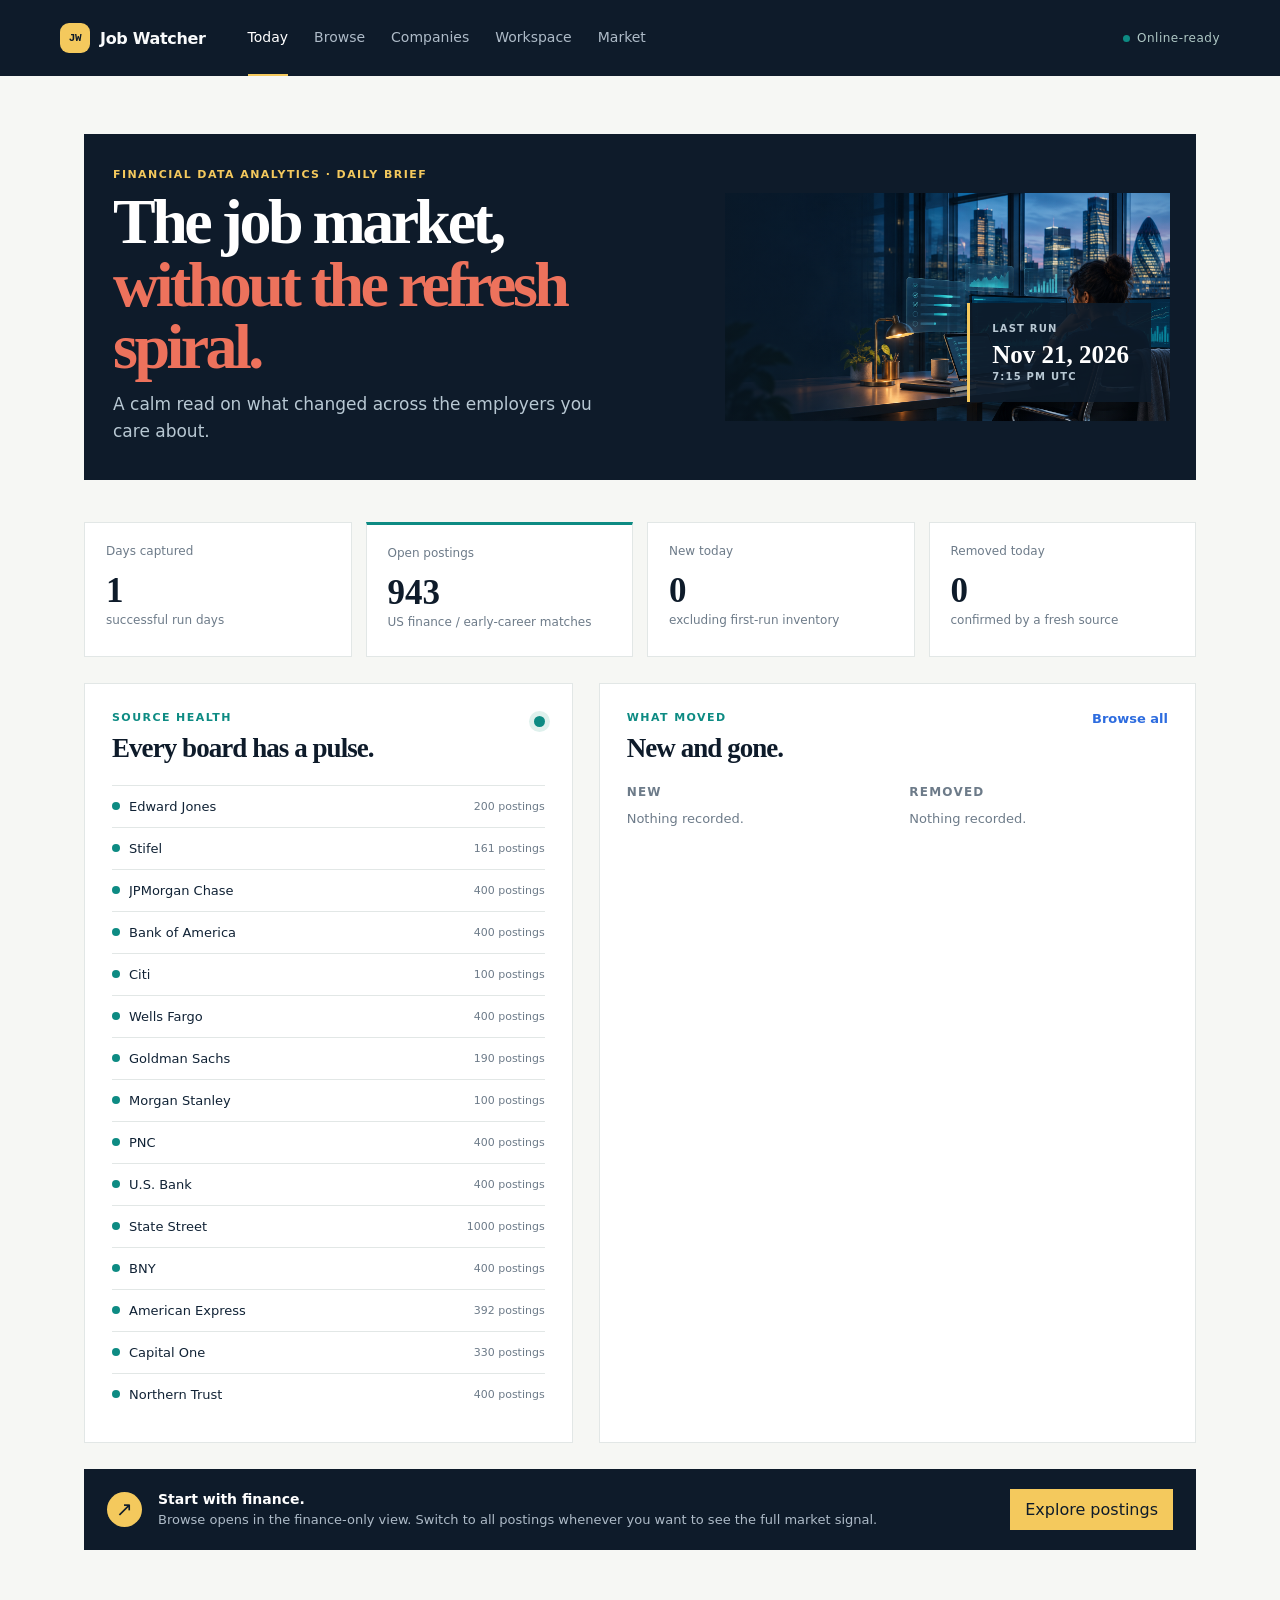
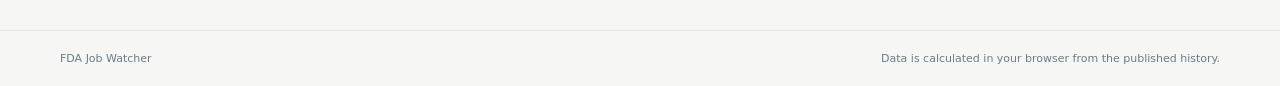
==== commit 15d482e0: "align pipeline with assignment requirements" ====
--- a/site/index.html
+++ b/site/index.html
@@ -5,7 +5,8 @@
   <meta name="viewport" content="width=device-width, initial-scale=1">
   <meta name="theme-color" content="#0e1b2a">
   <link rel="manifest" href="./manifest.webmanifest">
-  <link rel="stylesheet" href="./styles.css?v=hero-small">
+  <link rel="icon" href="./assets/favicon.svg?v=money" type="image/svg+xml">
+  <link rel="stylesheet" href="./styles.css?v=assignment-contract">
   <title>Job Watcher · Today</title>
 </head>
 <body data-page="today">
@@ -54,7 +55,7 @@
     <section class="callout"><div class="callout-icon">↗</div><div><strong>Start with finance.</strong><p>Browse opens in the finance-only view. Switch to all postings whenever you want to see the full market signal.</p></div><a class="button" href="./browse.html">Explore postings</a></section>
   </main>
   <footer class="footer"><span>FDA Job Watcher</span><span>Data is calculated in your browser from the published history.</span></footer>
-  <script src="./app.js?v=8c76b40"></script>
+  <script src="./app.js?v=assignment-contract"></script>
 </body>
 </html>
 
--- a/site/styles.css
+++ b/site/styles.css
@@ -105,6 +105,17 @@
 .star.saved { color: var(--yellow); }
 .apply-button { padding: 11px 13px; color: white; background: var(--blue); font-size: 12px; font-weight: 800; text-decoration: none; white-space: nowrap; }
 .market-grid { display: grid; grid-template-columns: repeat(2, 1fr); gap: 18px; }
+.market-explorer { margin-bottom: 18px; }
+.market-explorer .panel-heading { margin-bottom: 17px; }
+.chart-note { margin: 8px 0 0; color: var(--muted); font-size: 12px; line-height: 1.45; }
+.salary-band-chart { display: grid; grid-template-columns: repeat(6, 1fr); gap: 10px; }
+.salary-band { display: grid; align-content: end; gap: 8px; min-height: 112px; padding: 13px 12px; border: 1px solid var(--line); color: var(--ink); background: #fbfcfb; text-decoration: none; transition: border-color .15s, box-shadow .15s, transform .15s; }
+.salary-band:hover, .salary-band:focus-visible { border-color: var(--teal); box-shadow: 0 9px 22px rgba(13,139,131,.12); transform: translateY(-2px); }
+.salary-band-label { color: var(--navy); font-size: 12px; font-weight: 850; }
+.salary-band-track { display: block; height: 8px; background: #e7efed; }
+.salary-band-fill { display: block; height: 100%; background: linear-gradient(90deg, var(--teal), var(--blue)); }
+.salary-band strong { color: var(--teal); font: 700 25px/1 Georgia, serif; }
+.salary-band small { color: var(--muted); font-size: 10px; }
 .market-visual { position: relative; min-height: 280px; margin-bottom: 18px; overflow: hidden; background: var(--navy); }
 .market-visual img { display: block; width: 100%; height: 300px; object-fit: cover; object-position: center; opacity: .86; }
 .market-visual::after { content: ""; position: absolute; inset: 0; pointer-events: none; background: linear-gradient(90deg, rgba(14,27,42,.98) 0%, rgba(14,27,42,.78) 28%, rgba(14,27,42,.16) 66%, rgba(14,27,42,.06)); }
@@ -117,6 +128,10 @@
 .insight-card h2 { margin-bottom: 12px; }
 .insight-card p:not(.eyebrow) { color: var(--muted); font-size: 13px; line-height: 1.55; }
 .chart { display: flex; align-items: end; justify-content: center; gap: 8px; min-height: 116px; padding: 10px 0 1px; }
+.chart-pair { display: grid; grid-template-columns: repeat(2, minmax(0, 1fr)); align-items: stretch; gap: 14px; }
+.chart-series { min-width: 0; }
+.chart-series-label { display: block; margin-bottom: 4px; color: var(--muted); font-size: 10px; font-weight: 800; letter-spacing: .06em; text-transform: uppercase; }
+.chart-series .chart { min-width: 0; }
 .chart.tall { display: grid; align-content: center; gap: 10px; min-height: 155px; }
 .bar-wrap { display: flex; align-items: end; justify-content: center; gap: 5px; height: 100%; min-width: 22px; }
 .bar { width: 100%; max-width: 25px; min-height: 3px; background: var(--blue); }
@@ -124,6 +139,8 @@
 .bar.coral { background: var(--coral); }
 .bar-label { color: var(--muted); font-size: 9px; white-space: nowrap; }
 .hbar-row { display: grid; grid-template-columns: minmax(75px, 1fr) 2fr auto; align-items: center; gap: 8px; color: var(--muted); font-size: 11px; }
+.hbar-link { padding: 4px 5px; margin: -4px -5px; border-radius: 4px; text-decoration: none; transition: background .15s, color .15s; }
+.hbar-link:hover, .hbar-link:focus-visible { color: var(--navy); background: #eef8f5; }
 .hbar-track { height: 9px; background: #edf0ef; }
 .hbar-fill { height: 100%; background: var(--teal); }
 .hbar-value { color: var(--navy); font-weight: 800; }
@@ -135,6 +152,7 @@
   .topbar { gap: 24px; }
   .metric-grid { grid-template-columns: repeat(2, 1fr); }
   .two-column, .market-grid { grid-template-columns: 1fr; }
+  .salary-band-chart { grid-template-columns: repeat(4, 1fr); }
   .filter-panel { grid-template-columns: repeat(3, 1fr); }
 }
 @media (max-width: 620px) {
@@ -152,8 +170,10 @@
   .filter-panel { gap: 12px; }
   .insight-card.wide { display: block; }
   .chart { margin-top: 24px; }
+  .chart-pair { grid-template-columns: 1fr; }
   .market-visual img { height: 315px; }
   .market-visual-copy { max-width: 86%; padding: 24px; }
+  .salary-band-chart { grid-template-columns: repeat(2, 1fr); }
   .posting-card { grid-template-columns: 1fr; }
   .posting-actions { justify-content: space-between; }
   .callout { align-items: start; flex-wrap: wrap; }
@@ -192,6 +212,12 @@
 .company-heading strong { display: block; color: var(--navy); font: 700 18px/1.1 Georgia, serif; }
 .company-heading small { display: block; margin-top: 4px; color: var(--muted); font-size: 10px; text-transform: uppercase; letter-spacing: .08em; }
 .company-card p { min-height: 43px; margin: 16px 0; color: var(--muted); font-size: 12px; line-height: 1.45; }
+.company-logo-shell { position: relative; display: grid; place-items: center; flex: 0 0 43px; width: 43px; height: 43px; overflow: hidden; border: 1px solid #dfe9e6; border-radius: 12px; background: #f3f7f6; }
+.company-logo { display: block; max-width: 31px; max-height: 31px; object-fit: contain; }
+.company-logo-shell .company-monogram { position: absolute; inset: 0; flex: none; width: 100%; height: 100%; }
+.company-logo-shell.detail-logo { flex-basis: 54px; width: 54px; height: 54px; border-radius: 14px; }
+.company-logo-shell.detail-logo .company-logo { max-width: 39px; max-height: 39px; }
+.company-logo-shell.detail-logo .company-monogram { flex: none; width: 100%; height: 100%; font-size: 14px; }
 .company-monogram { display: grid; place-items: center; flex: 0 0 43px; width: 43px; height: 43px; color: white; background: var(--navy); font-size: 12px; font-weight: 850; letter-spacing: .06em; }
 .company-detail .company-monogram { flex-basis: 54px; width: 54px; height: 54px; font-size: 14px; }
 .company-roles { display: flex; justify-content: space-between; gap: 8px; padding-top: 12px; border-top: 1px solid #e5ebea; color: var(--teal); font-size: 11px; font-weight: 800; }
